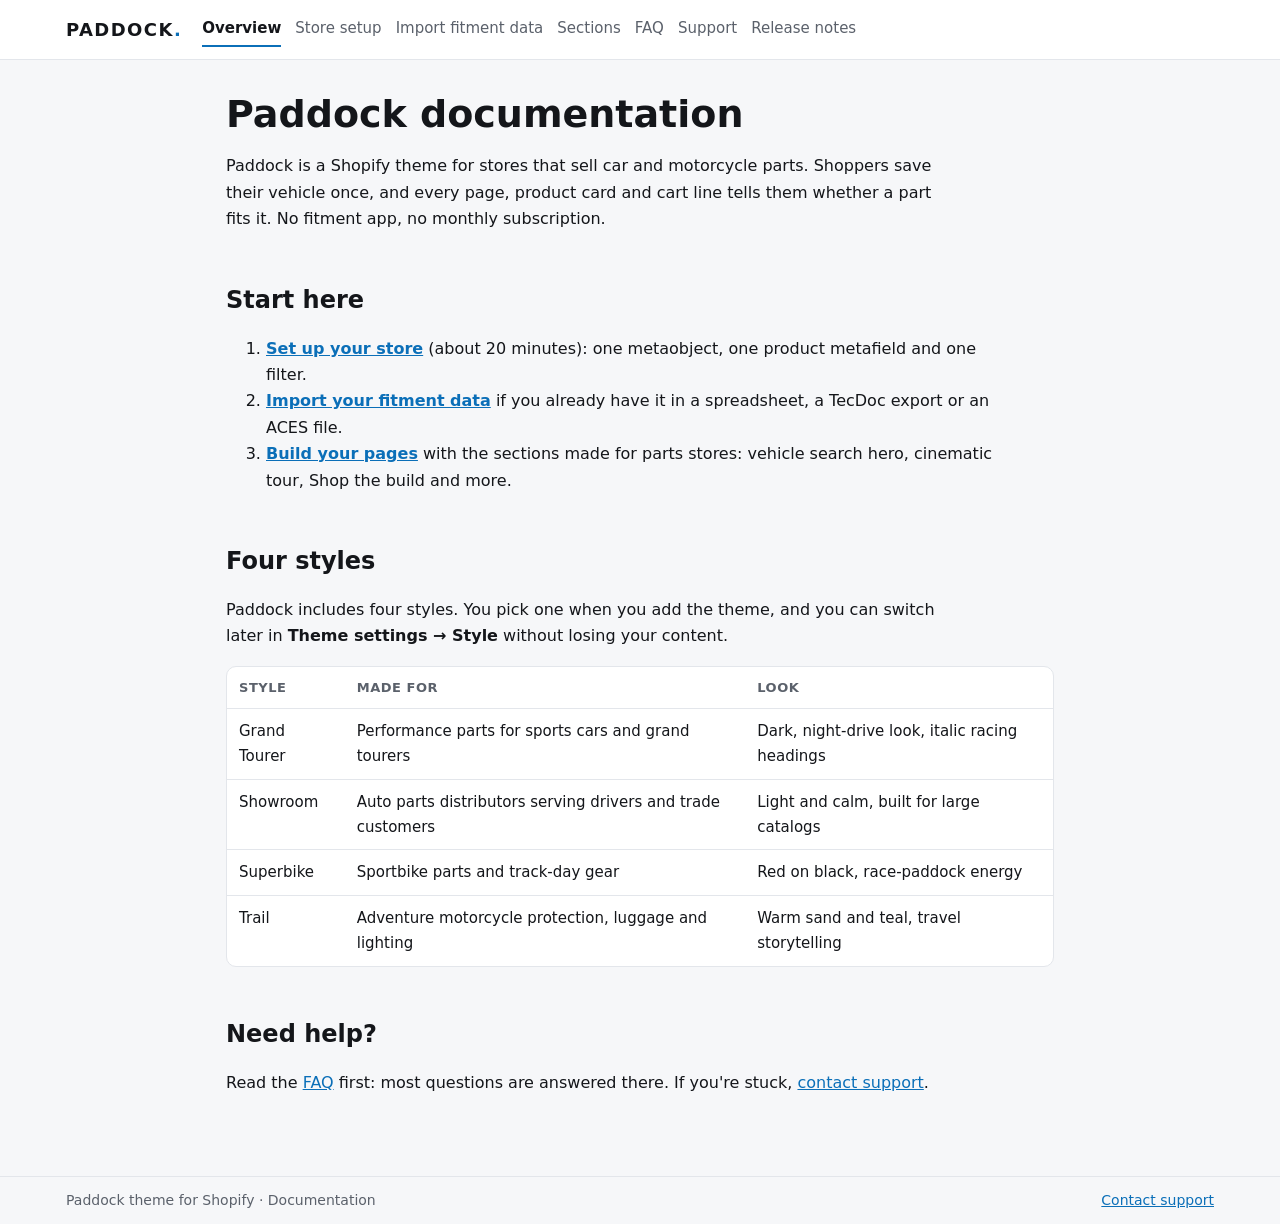
==== index.html @ ea6d5128 "Paddock theme documentation 1.0.0 Co-Authored-By: Claude Opus 5.5 <noreply@anthropic.com>" ====
<!doctype html>
<html lang="en">
<head>
<meta charset="utf-8">
<meta name="viewport" content="width=device-width, initial-scale=1">
<title>Paddock documentation · Paddock theme</title>
<meta name="description" content="Paddock Shopify theme documentation: vehicle fitment, garage, import, sections, FAQ and support.">
<link rel="stylesheet" href="style.css">
</head>
<body>
<a class="skip" href="#content">Skip to content</a>
<header><div class="bar"><a class="brand" href="index.html">PADDOCK<span>.</span></a><nav aria-label="Documentation"><ul><li><a href="index.html" aria-current="page">Overview</a></li><li><a href="setup.html">Store setup</a></li><li><a href="import.html">Import fitment data</a></li><li><a href="sections.html">Sections</a></li><li><a href="faq.html">FAQ</a></li><li><a href="support.html">Support</a></li><li><a href="changelog.html">Release notes</a></li></ul></nav></div></header>
<main id="content">
<h1>Paddock documentation</h1>
<p>Paddock is a Shopify theme for stores that sell car and motorcycle parts. Shoppers save their vehicle once, and every page, product card and cart line tells them whether a part fits it. No fitment app, no monthly subscription.</p>
<h2 id="start-here">Start here</h2>
<ol>
<li><strong><a href="setup.html">Set up your store</a></strong> (about 20 minutes): one metaobject, one product metafield and one filter.</li>
<li><strong><a href="import.html">Import your fitment data</a></strong> if you already have it in a spreadsheet, a TecDoc export or an ACES file.</li>
<li><strong><a href="sections.html">Build your pages</a></strong> with the sections made for parts stores: vehicle search hero, cinematic tour, Shop the build and more.</li>
</ol>
<h2 id="four-styles">Four styles</h2>
<p>Paddock includes four styles. You pick one when you add the theme, and you can switch later in <strong>Theme settings → Style</strong> without losing your content.</p>
<div class="table"><table>
<thead>
<tr>
<th>Style</th>
<th>Made for</th>
<th>Look</th>
</tr>
</thead>
<tbody>
<tr>
<td>Grand Tourer</td>
<td>Performance parts for sports cars and grand tourers</td>
<td>Dark, night-drive look, italic racing headings</td>
</tr>
<tr>
<td>Showroom</td>
<td>Auto parts distributors serving drivers and trade customers</td>
<td>Light and calm, built for large catalogs</td>
</tr>
<tr>
<td>Superbike</td>
<td>Sportbike parts and track-day gear</td>
<td>Red on black, race-paddock energy</td>
</tr>
<tr>
<td>Trail</td>
<td>Adventure motorcycle protection, luggage and lighting</td>
<td>Warm sand and teal, travel storytelling</td>
</tr>
</tbody>
</table></div>
<h2 id="need-help">Need help?</h2>
<p>Read the <a href="faq.html">FAQ</a> first: most questions are answered there. If you're stuck, <a href="support.html">contact support</a>.</p>
</main>
<footer><div class="bar"><span>Paddock theme for Shopify · Documentation</span><a href="support.html">Contact support</a></div></footer>
<script src="site.js" defer></script>
</body>
</html>
---- style.css ----
:root{--bg:#f6f7f9;--surface:#fff;--text:#14161a;--muted:#5b616b;--line:#e3e6eb;--accent:#0b6fb8;--accent-soft:#e6f2fb;--code:#eef1f5}
@media (prefers-color-scheme:dark){:root:not([data-theme="light"]){--bg:#0b0d12;--surface:#141821;--text:#eef1f6;--muted:#a3abb8;--line:#262c38;--accent:#5cc8ff;--accent-soft:#12283a;--code:#1c2230}}
:root[data-theme="dark"]{--bg:#0b0d12;--surface:#141821;--text:#eef1f6;--muted:#a3abb8;--line:#262c38;--accent:#5cc8ff;--accent-soft:#12283a;--code:#1c2230}
*{box-sizing:border-box}html{-webkit-text-size-adjust:100%}
body{margin:0;background:var(--bg);color:var(--text);font:16px/1.65 system-ui,-apple-system,"Segoe UI",Roboto,sans-serif}
a{color:var(--accent)}a:focus-visible,button:focus-visible,input:focus-visible,select:focus-visible,textarea:focus-visible{outline:3px solid var(--accent);outline-offset:2px}
.skip{position:absolute;left:-999px}.skip:focus{left:16px;top:8px;background:var(--surface);padding:8px 12px;z-index:9}
header{background:var(--surface);border-bottom:1px solid var(--line);position:sticky;top:0;z-index:5}
.bar{max-width:1180px;margin:0 auto;padding:12px 16px;display:flex;align-items:center;gap:20px;flex-wrap:wrap}
.brand{font-weight:900;letter-spacing:.08em;text-decoration:none;color:var(--text);font-size:18px}
.brand span{color:var(--accent)}
nav ul{list-style:none;display:flex;flex-wrap:wrap;gap:4px 14px;margin:0;padding:0}
nav a{text-decoration:none;color:var(--muted);font-size:15px;padding:4px 0;display:inline-block}
nav a[aria-current="page"]{color:var(--text);font-weight:700;border-bottom:2px solid var(--accent)}
main{max-width:860px;margin:0 auto;padding:32px 16px 64px}
h1{font-size:clamp(28px,4vw,38px);line-height:1.2;margin:0 0 16px}
h2{margin-top:44px;padding-top:8px;font-size:24px;line-height:1.3}h3{margin-top:28px;font-size:19px}
p,li{max-width:72ch}
code{background:var(--code);padding:1px 5px;border-radius:4px;font-size:.92em}
blockquote{margin:16px 0;padding:12px 16px;border-left:4px solid var(--accent);background:var(--accent-soft);border-radius:0 8px 8px 0}
blockquote p{margin:0}
.table{overflow-x:auto;margin:16px 0;border:1px solid var(--line);border-radius:10px;background:var(--surface)}
table{border-collapse:collapse;width:100%;font-size:15px}
th,td{text-align:left;vertical-align:top;padding:10px 12px;border-bottom:1px solid var(--line)}
th{font-size:13px;text-transform:uppercase;letter-spacing:.04em;color:var(--muted)}
tr:last-child td{border-bottom:0}
.support-form{display:grid;gap:8px;max-width:560px;background:var(--surface);border:1px solid var(--line);border-radius:12px;padding:20px}
.support-form label{font-weight:600;margin-top:8px}
.support-form input,.support-form select,.support-form textarea{font:inherit;color:inherit;background:var(--bg);border:1px solid var(--line);border-radius:8px;padding:10px 12px;width:100%}
.support-form button{margin-top:12px;font:inherit;font-weight:700;background:var(--accent);color:#fff;border:0;border-radius:8px;padding:12px 18px;cursor:pointer;justify-self:start;min-height:44px}
@media (prefers-color-scheme:dark){:root:not([data-theme="light"]) .support-form button{color:#0b0d12}}
.support-form__note{font-size:14px;color:var(--muted);margin:4px 0 0}
@media (max-width:640px){header{position:static}}
footer{border-top:1px solid var(--line);color:var(--muted);font-size:14px}
footer .bar{justify-content:space-between}
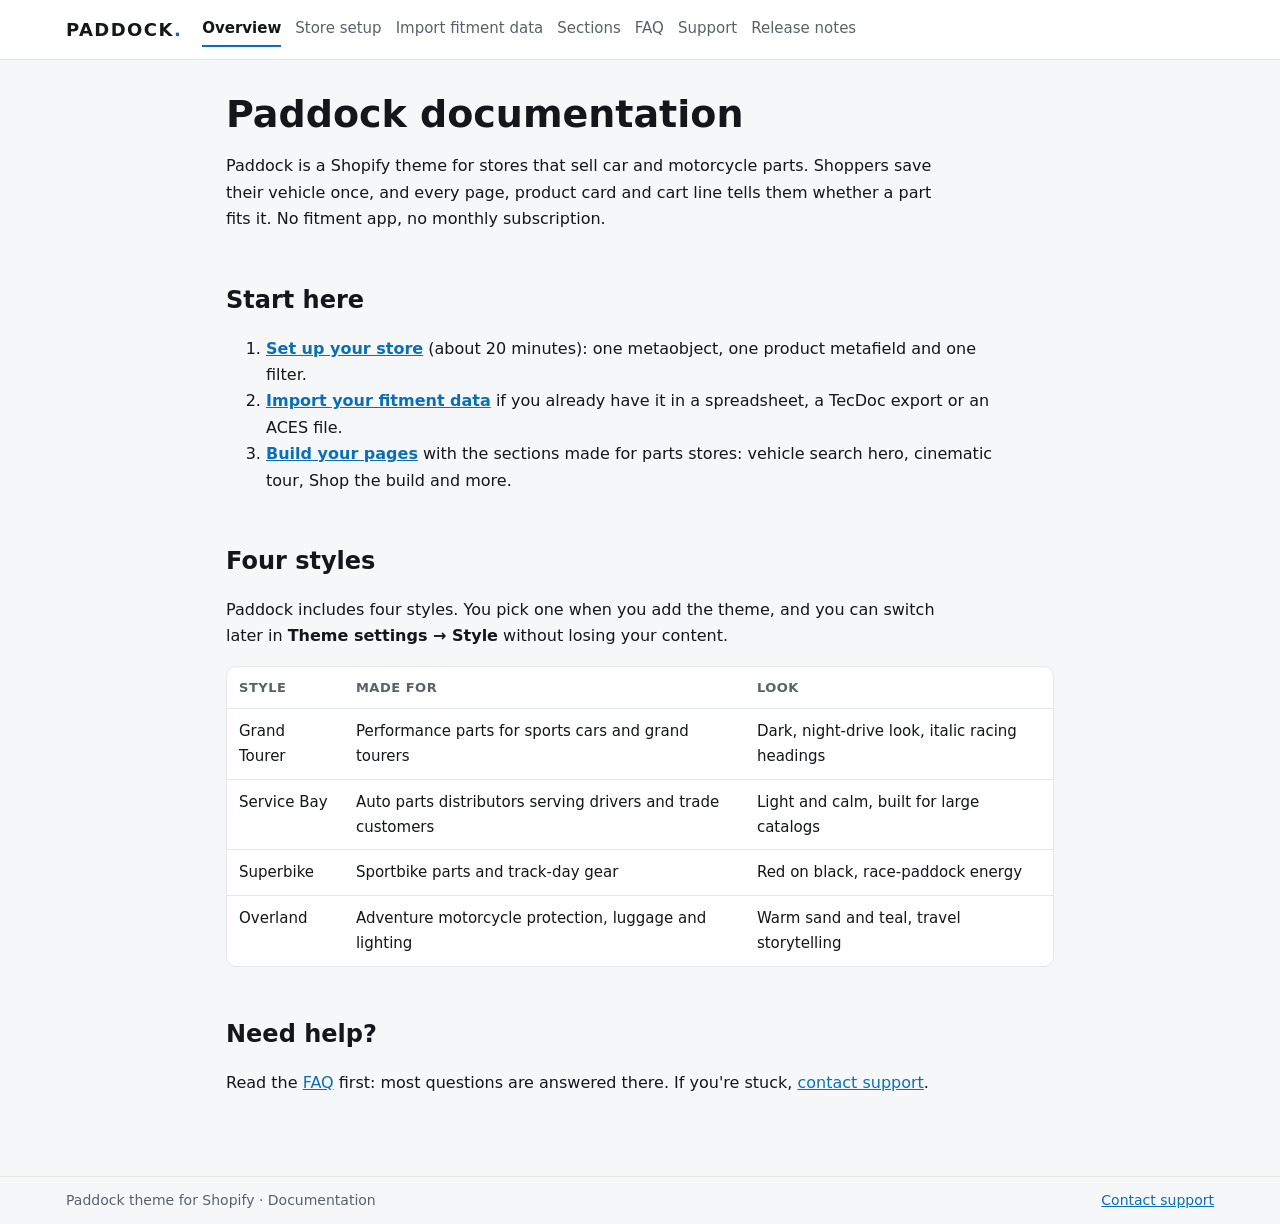
==== commit c0840fb7: "Style names: Service Bay and Overland Co-Authored-By: Claude Opus 5.5 <noreply@anthropic.com>" ====
--- a/index.html
+++ b/index.html
@@ -36,7 +36,7 @@
 <td>Dark, night-drive look, italic racing headings</td>
 </tr>
 <tr>
-<td>Showroom</td>
+<td>Service Bay</td>
 <td>Auto parts distributors serving drivers and trade customers</td>
 <td>Light and calm, built for large catalogs</td>
 </tr>
@@ -46,7 +46,7 @@
 <td>Red on black, race-paddock energy</td>
 </tr>
 <tr>
-<td>Trail</td>
+<td>Overland</td>
 <td>Adventure motorcycle protection, luggage and lighting</td>
 <td>Warm sand and teal, travel storytelling</td>
 </tr>
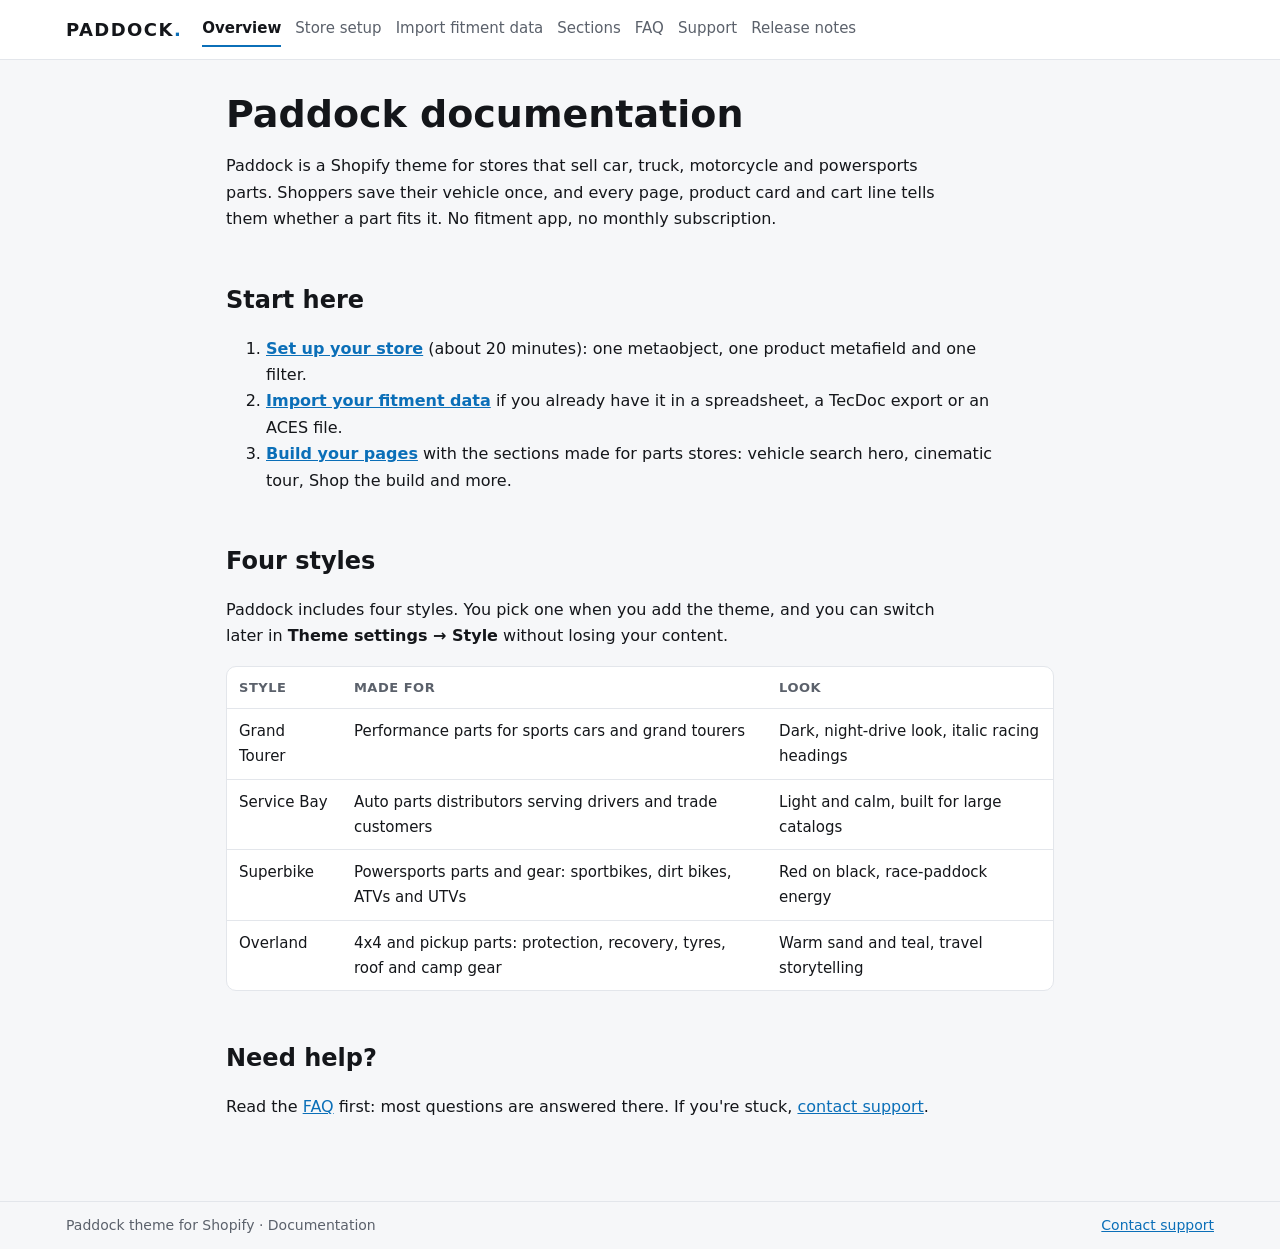
==== commit c341ea01: "Docs: Superbike for powersports, Overland for 4x4 and pickups; release notes" ====
--- a/index.html
+++ b/index.html
@@ -12,7 +12,7 @@
 <header><div class="bar"><a class="brand" href="index.html">PADDOCK<span>.</span></a><nav aria-label="Documentation"><ul><li><a href="index.html" aria-current="page">Overview</a></li><li><a href="setup.html">Store setup</a></li><li><a href="import.html">Import fitment data</a></li><li><a href="sections.html">Sections</a></li><li><a href="faq.html">FAQ</a></li><li><a href="support.html">Support</a></li><li><a href="changelog.html">Release notes</a></li></ul></nav></div></header>
 <main id="content">
 <h1>Paddock documentation</h1>
-<p>Paddock is a Shopify theme for stores that sell car and motorcycle parts. Shoppers save their vehicle once, and every page, product card and cart line tells them whether a part fits it. No fitment app, no monthly subscription.</p>
+<p>Paddock is a Shopify theme for stores that sell car, truck, motorcycle and powersports parts. Shoppers save their vehicle once, and every page, product card and cart line tells them whether a part fits it. No fitment app, no monthly subscription.</p>
 <h2 id="start-here">Start here</h2>
 <ol>
 <li><strong><a href="setup.html">Set up your store</a></strong> (about 20 minutes): one metaobject, one product metafield and one filter.</li>
@@ -42,12 +42,12 @@
 </tr>
 <tr>
 <td>Superbike</td>
-<td>Sportbike parts and track-day gear</td>
+<td>Powersports parts and gear: sportbikes, dirt bikes, ATVs and UTVs</td>
 <td>Red on black, race-paddock energy</td>
 </tr>
 <tr>
 <td>Overland</td>
-<td>Adventure motorcycle protection, luggage and lighting</td>
+<td>4x4 and pickup parts: protection, recovery, tyres, roof and camp gear</td>
 <td>Warm sand and teal, travel storytelling</td>
 </tr>
 </tbody>
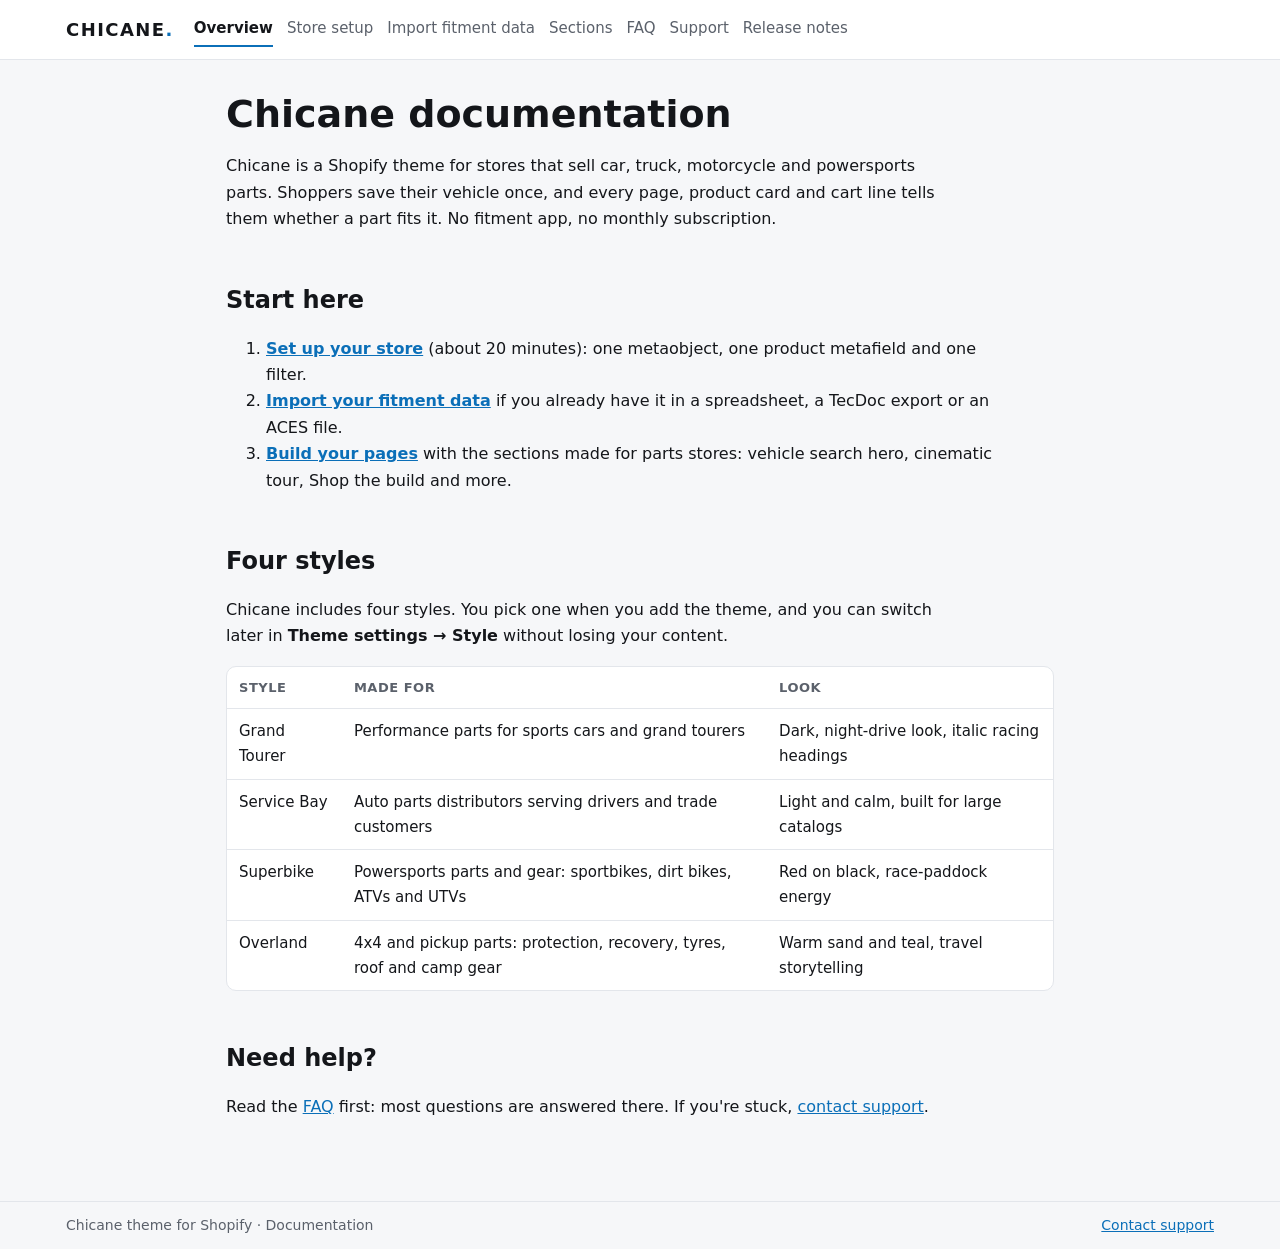
==== commit 928150c1: "Theme renamed Chicane" ====
--- a/index.html
+++ b/index.html
@@ -3,16 +3,16 @@
 <head>
 <meta charset="utf-8">
 <meta name="viewport" content="width=device-width, initial-scale=1">
-<title>Paddock documentation · Paddock theme</title>
-<meta name="description" content="Paddock Shopify theme documentation: vehicle fitment, garage, import, sections, FAQ and support.">
+<title>Chicane documentation · Chicane theme</title>
+<meta name="description" content="Chicane Shopify theme documentation: vehicle fitment, garage, import, sections, FAQ and support.">
 <link rel="stylesheet" href="style.css">
 </head>
 <body>
 <a class="skip" href="#content">Skip to content</a>
-<header><div class="bar"><a class="brand" href="index.html">PADDOCK<span>.</span></a><nav aria-label="Documentation"><ul><li><a href="index.html" aria-current="page">Overview</a></li><li><a href="setup.html">Store setup</a></li><li><a href="import.html">Import fitment data</a></li><li><a href="sections.html">Sections</a></li><li><a href="faq.html">FAQ</a></li><li><a href="support.html">Support</a></li><li><a href="changelog.html">Release notes</a></li></ul></nav></div></header>
+<header><div class="bar"><a class="brand" href="index.html">CHICANE<span>.</span></a><nav aria-label="Documentation"><ul><li><a href="index.html" aria-current="page">Overview</a></li><li><a href="setup.html">Store setup</a></li><li><a href="import.html">Import fitment data</a></li><li><a href="sections.html">Sections</a></li><li><a href="faq.html">FAQ</a></li><li><a href="support.html">Support</a></li><li><a href="changelog.html">Release notes</a></li></ul></nav></div></header>
 <main id="content">
-<h1>Paddock documentation</h1>
-<p>Paddock is a Shopify theme for stores that sell car, truck, motorcycle and powersports parts. Shoppers save their vehicle once, and every page, product card and cart line tells them whether a part fits it. No fitment app, no monthly subscription.</p>
+<h1>Chicane documentation</h1>
+<p>Chicane is a Shopify theme for stores that sell car, truck, motorcycle and powersports parts. Shoppers save their vehicle once, and every page, product card and cart line tells them whether a part fits it. No fitment app, no monthly subscription.</p>
 <h2 id="start-here">Start here</h2>
 <ol>
 <li><strong><a href="setup.html">Set up your store</a></strong> (about 20 minutes): one metaobject, one product metafield and one filter.</li>
@@ -20,7 +20,7 @@
 <li><strong><a href="sections.html">Build your pages</a></strong> with the sections made for parts stores: vehicle search hero, cinematic tour, Shop the build and more.</li>
 </ol>
 <h2 id="four-styles">Four styles</h2>
-<p>Paddock includes four styles. You pick one when you add the theme, and you can switch later in <strong>Theme settings → Style</strong> without losing your content.</p>
+<p>Chicane includes four styles. You pick one when you add the theme, and you can switch later in <strong>Theme settings → Style</strong> without losing your content.</p>
 <div class="table"><table>
 <thead>
 <tr>
@@ -55,7 +55,7 @@
 <h2 id="need-help">Need help?</h2>
 <p>Read the <a href="faq.html">FAQ</a> first: most questions are answered there. If you're stuck, <a href="support.html">contact support</a>.</p>
 </main>
-<footer><div class="bar"><span>Paddock theme for Shopify · Documentation</span><a href="support.html">Contact support</a></div></footer>
+<footer><div class="bar"><span>Chicane theme for Shopify · Documentation</span><a href="support.html">Contact support</a></div></footer>
 <script src="site.js" defer></script>
 </body>
 </html>
